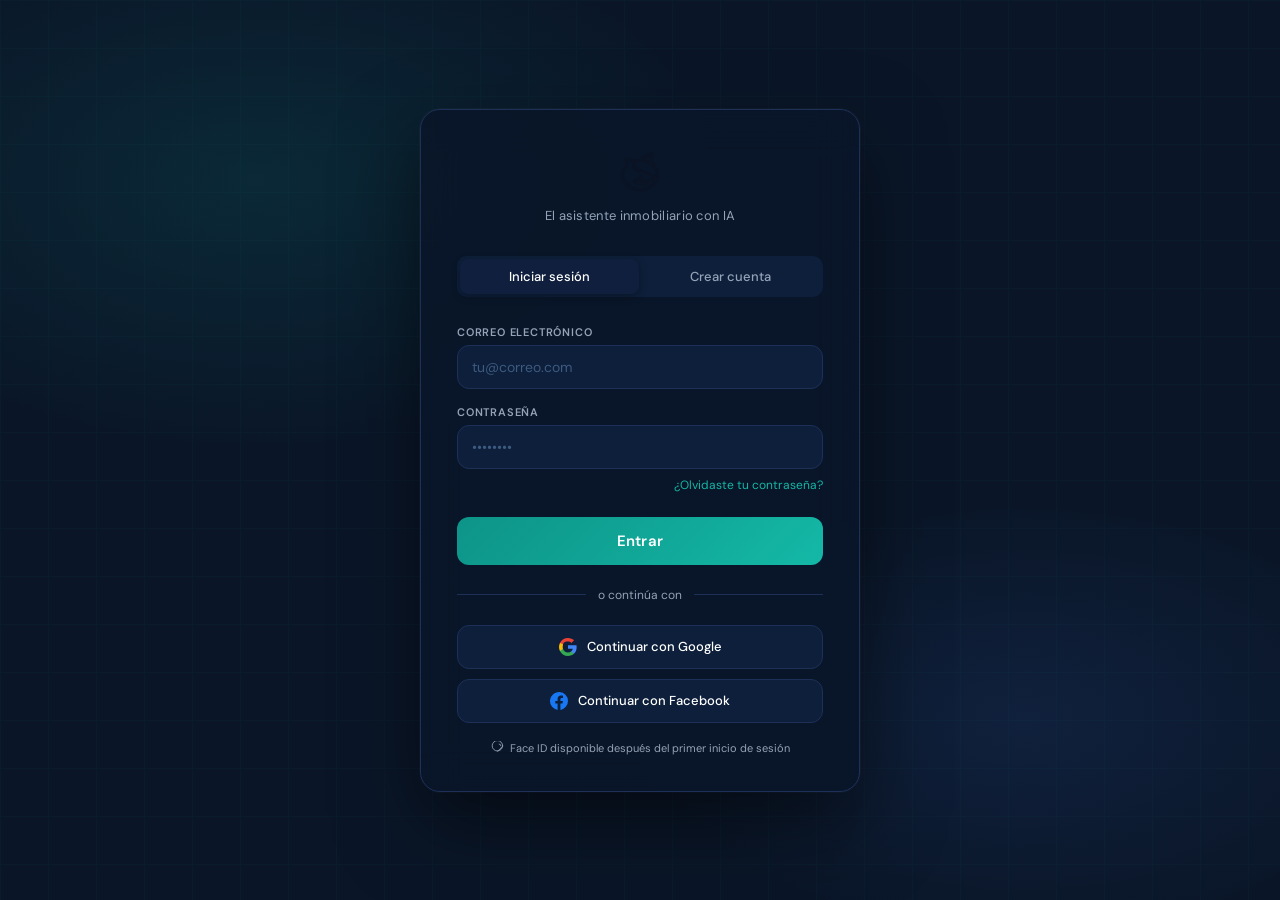
==== admin.html @ 0ece6ecc "Update admin.html" ====
<!DOCTYPE html>
<html lang="es">
<head>
<meta charset="UTF-8"/>
<meta name="viewport" content="width=device-width,initial-scale=1"/>
<title>Brokr Admin</title>
<style>
@import url('https://fonts.googleapis.com/css2?family=DM+Sans:wght@300;400;500;600;700&display=swap');
*{box-sizing:border-box;margin:0;padding:0}
:root{
  --navy:#0a1628;--navy2:#0f1f3d;--navy3:#162338;
  --teal:#0d9488;--teal2:#14b8a6;
  --white:#fff;--muted:#94a3b8;--border:#1e3058;
  --input-bg:#0d1f3a;--radius:10px;
  --free:#64748b;--modulos:#3b6fd4;--pro:#0d9488;--admin:#7c3aed;
  --danger:#ef4444;--warn:#f59e0b;
}
html,body{min-height:100%;background:var(--navy);font-family:'DM Sans',sans-serif;color:var(--white);font-size:14px}

/* Layout */
.app{display:flex;min-height:100vh}
.sidebar{width:220px;min-width:220px;background:var(--navy2);border-right:1px solid var(--border);padding:24px 16px;display:flex;flex-direction:column;gap:4px}
.sidebar .logo{display:flex;align-items:center;gap:10px;padding:0 8px 20px;border-bottom:1px solid var(--border);margin-bottom:8px}
.sidebar .logo img{height:28px}
.sidebar .logo span{font-weight:700;font-size:15px;letter-spacing:.5px}
.sidebar .logo small{font-size:10px;color:var(--teal2);font-weight:600;letter-spacing:1px;display:block;text-transform:uppercase}
.nav-btn{display:flex;align-items:center;gap:9px;padding:9px 12px;border:none;background:none;color:var(--muted);font-size:13px;font-weight:500;border-radius:8px;cursor:pointer;width:100%;text-align:left;transition:all .15s;font-family:inherit}
.nav-btn:hover{background:rgba(255,255,255,.05);color:var(--white)}
.nav-btn.active{background:rgba(13,148,136,.12);color:var(--teal2)}
.sidebar-foot{margin-top:auto;border-top:1px solid var(--border);padding-top:14px}

/* Main */
.main{flex:1;overflow:auto;padding:28px 32px}
.page{display:none}
.page.active{display:block}
.page-hdr{display:flex;align-items:center;justify-content:space-between;margin-bottom:24px;gap:12px;flex-wrap:wrap}
.page-hdr h1{font-size:20px;font-weight:700}
.page-hdr p{font-size:13px;color:var(--muted)}

/* Stats */
.stats{display:grid;grid-template-columns:repeat(auto-fill,minmax(160px,1fr));gap:12px;margin-bottom:28px}
.stat{background:var(--navy2);border:1px solid var(--border);border-radius:var(--radius);padding:16px 18px}
.stat .n{font-size:28px;font-weight:700;line-height:1}
.stat .l{font-size:11px;color:var(--muted);text-transform:uppercase;letter-spacing:.7px;margin-top:4px}
.stat.free .n{color:var(--free)}
.stat.mod .n{color:var(--modulos)}
.stat.pro .n{color:var(--pro)}
.stat.admin .n{color:var(--admin)}

/* Table */
.table-wrap{background:var(--navy2);border:1px solid var(--border);border-radius:var(--radius);overflow:hidden}
.table-top{display:flex;align-items:center;gap:12px;padding:14px 16px;border-bottom:1px solid var(--border);flex-wrap:wrap}
.search-box{flex:1;min-width:180px;display:flex;align-items:center;gap:8px;background:var(--input-bg);border:1px solid var(--border);border-radius:8px;padding:0 12px}
.search-box input{flex:1;background:none;border:none;outline:none;color:var(--white);font-size:13px;padding:8px 0;font-family:inherit}
.search-box input::placeholder{color:#3d5a80}
.filter-sel{background:var(--input-bg);border:1px solid var(--border);border-radius:8px;color:var(--white);padding:8px 10px;font-size:12px;outline:none;font-family:inherit;cursor:pointer}
table{width:100%;border-collapse:collapse}
th{text-align:left;font-size:10px;font-weight:700;color:var(--muted);text-transform:uppercase;letter-spacing:.8px;padding:10px 16px;border-bottom:1px solid var(--border);white-space:nowrap}
td{padding:12px 16px;border-bottom:1px solid rgba(30,48,88,.5);vertical-align:middle}
tr:last-child td{border-bottom:none}
tr:hover td{background:rgba(255,255,255,.02)}
.u-name{font-weight:600;font-size:14px}
.u-email{font-size:12px;color:var(--muted)}
.badge{display:inline-flex;align-items:center;gap:4px;padding:3px 9px;border-radius:20px;font-size:11px;font-weight:700;letter-spacing:.4px;text-transform:uppercase}
.badge.free{background:rgba(100,116,139,.15);color:#94a3b8}
.badge.modulos{background:rgba(59,111,212,.15);color:#7da3f0}
.badge.pro{background:rgba(13,148,136,.15);color:#5eead4}
.badge.admin{background:rgba(124,58,237,.15);color:#c4b5fd}
.badge.activo{background:rgba(16,185,129,.1);color:#6ee7b7}
.badge.inactivo{background:rgba(239,68,68,.1);color:#fca5a5}
.action-btn{background:none;border:1px solid var(--border);color:var(--muted);padding:5px 10px;border-radius:6px;font-size:12px;cursor:pointer;font-family:inherit;transition:all .15s}
.action-btn:hover{border-color:var(--teal);color:var(--teal2);background:rgba(13,148,136,.05)}
.mod-tags{display:flex;flex-wrap:wrap;gap:4px}
.mod-tag{background:rgba(59,111,212,.1);color:#93c5fd;padding:2px 7px;border-radius:4px;font-size:10px;font-weight:600}

/* Modal */
.overlay{display:none;position:fixed;inset:0;background:rgba(0,0,0,.7);z-index:100;align-items:center;justify-content:center;padding:16px}
.overlay.open{display:flex}
.modal{background:var(--navy2);border:1px solid var(--border);border-radius:16px;padding:28px;width:100%;max-width:520px;max-height:90vh;overflow-y:auto;box-shadow:0 32px 80px rgba(0,0,0,.6);animation:modalIn .25s ease}
@keyframes modalIn{from{opacity:0;transform:scale(.96)}to{opacity:1;transform:none}}
.modal h2{font-size:16px;font-weight:700;margin-bottom:4px}
.modal .sub{font-size:12px;color:var(--muted);margin-bottom:22px}
.mfield{margin-bottom:14px}
.mfield label{display:block;font-size:11px;font-weight:600;color:var(--muted);text-transform:uppercase;letter-spacing:.7px;margin-bottom:5px}
.mfield select,.mfield input,.mfield textarea{width:100%;background:var(--input-bg);border:1px solid var(--border);border-radius:8px;color:var(--white);padding:9px 12px;font-size:13px;font-family:inherit;outline:none}
.mfield select:focus,.mfield input:focus,.mfield textarea:focus{border-color:var(--teal)}
.mfield textarea{resize:vertical;min-height:70px}
.modules-grid{display:grid;grid-template-columns:1fr 1fr;gap:8px}
.mod-check{display:flex;align-items:center;gap:8px;padding:8px 10px;background:var(--navy3);border:1px solid var(--border);border-radius:8px;cursor:pointer;transition:border-color .15s}
.mod-check:hover{border-color:var(--teal)}
.mod-check input{accent-color:var(--teal);width:15px;height:15px;cursor:pointer}
.mod-check span{font-size:12px;font-weight:500}
.modal-foot{display:flex;gap:10px;justify-content:flex-end;margin-top:20px;padding-top:16px;border-top:1px solid var(--border)}
.btn-cancel{background:none;border:1px solid var(--border);color:var(--muted);padding:9px 18px;border-radius:8px;font-size:13px;cursor:pointer;font-family:inherit}
.btn-cancel:hover{border-color:var(--white);color:var(--white)}
.btn-save{background:linear-gradient(135deg,var(--teal),var(--teal2));border:none;color:var(--white);padding:9px 22px;border-radius:8px;font-size:13px;font-weight:600;cursor:pointer;font-family:inherit}
.btn-save:disabled{opacity:.5;cursor:not-allowed}
.btn-danger{background:rgba(239,68,68,.1);border:1px solid rgba(239,68,68,.3);color:#fca5a5;padding:9px 16px;border-radius:8px;font-size:13px;cursor:pointer;font-family:inherit}
.toggle-row{display:flex;align-items:center;justify-content:space-between;padding:10px 0}
.toggle-label{font-size:13px;font-weight:500}
.toggle-sub{font-size:11px;color:var(--muted)}
.toggle{position:relative;width:44px;height:24px;flex-shrink:0}
.toggle input{opacity:0;width:0;height:0}
.toggle-slider{position:absolute;inset:0;background:#1e3058;border-radius:24px;cursor:pointer;transition:.2s}
.toggle-slider:before{content:'';position:absolute;width:18px;height:18px;left:3px;top:3px;background:white;border-radius:50%;transition:.2s}
.toggle input:checked + .toggle-slider{background:var(--teal)}
.toggle input:checked + .toggle-slider:before{transform:translateX(20px)}

/* Empty state */
.empty{text-align:center;padding:48px 24px;color:var(--muted)}
.empty svg{opacity:.3;margin-bottom:12px}
.empty p{font-size:13px}

/* Loading */
.loading{text-align:center;padding:40px;color:var(--muted)}
.spin{display:inline-block;width:20px;height:20px;border:2px solid rgba(255,255,255,.2);border-top-color:var(--teal);border-radius:50%;animation:spin .7s linear infinite}
@keyframes spin{to{transform:rotate(360deg)}}

@media(max-width:768px){
  .sidebar{display:none}
  .main{padding:16px}
}
</style>
</head>
<body>
<div class="app">

  <!-- Sidebar -->
  <aside class="sidebar">
    <div class="logo">
      <img src="icon-192.png" alt="Brokr"/>
      <div>
        <span>Brokr</span>
        <small>Admin</small>
      </div>
    </div>
    <button class="nav-btn active" onclick="showPage('usuarios')">
      <svg width="15" height="15" fill="none" viewBox="0 0 24 24" stroke="currentColor" stroke-width="2"><path stroke-linecap="round" stroke-linejoin="round" d="M17 20h5v-2a3 3 0 00-5.356-1.857M17 20H7m10 0v-2c0-.656-.126-1.283-.356-1.857M7 20H2v-2a3 3 0 015.356-1.857M7 20v-2c0-.656.126-1.283.356-1.857m0 0a5.002 5.002 0 019.288 0"/></svg>
      Usuarios
    </button>
    <div class="sidebar-foot">
      <button class="nav-btn" onclick="logout()" style="color:#ef4444">
        <svg width="15" height="15" fill="none" viewBox="0 0 24 24" stroke="currentColor" stroke-width="2"><path stroke-linecap="round" stroke-linejoin="round" d="M17 16l4-4m0 0l-4-4m4 4H7m6 4v1a3 3 0 01-3 3H6a3 3 0 01-3-3V7a3 3 0 013-3h4a3 3 0 013 3v1"/></svg>
        Cerrar sesión
      </button>
    </div>
  </aside>

  <!-- Main -->
  <main class="main">

    <!-- USUARIOS PAGE -->
    <div class="page active" id="page-usuarios">
      <div class="page-hdr">
        <div>
          <h1>Usuarios</h1>
          <p>Gestiona planes, módulos y accesos</p>
        </div>
      </div>

      <!-- Stats -->
      <div class="stats" id="stats-grid">
        <div class="stat free"><div class="n" id="cnt-free">—</div><div class="l">Free</div></div>
        <div class="stat mod"><div class="n" id="cnt-mod">—</div><div class="l">Módulos</div></div>
        <div class="stat pro"><div class="n" id="cnt-pro">—</div><div class="l">Pro</div></div>
        <div class="stat admin"><div class="n" id="cnt-admin">—</div><div class="l">Admin</div></div>
      </div>

      <div class="table-wrap">
        <div class="table-top">
          <div class="search-box">
            <svg width="14" height="14" fill="none" viewBox="0 0 24 24" stroke="currentColor" stroke-width="2"><circle cx="11" cy="11" r="8"/><path d="m21 21-4.35-4.35"/></svg>
            <input type="text" id="search-input" placeholder="Buscar por nombre o correo…" oninput="renderTable()"/>
          </div>
          <select class="filter-sel" id="filter-plan" onchange="renderTable()">
            <option value="">Todos los planes</option>
            <option value="free">Free</option>
            <option value="modulos">Módulos</option>
            <option value="pro">Pro</option>
            <option value="admin">Admin</option>
          </select>
        </div>
        <div id="table-container"><div class="loading"><span class="spin"></span></div></div>
      </div>
    </div>

  </main>
</div>

<!-- EDIT USER MODAL -->
<div class="overlay" id="modal-overlay" onclick="if(event.target===this)closeModal()">
  <div class="modal" id="modal-edit">
    <h2 id="modal-title">Editar usuario</h2>
    <div class="sub" id="modal-sub"></div>

    <div class="mfield">
      <label>Plan</label>
      <select id="m-plan" onchange="onPlanChange()">
        <option value="free">Free</option>
        <option value="modulos">Módulos (à la carte)</option>
        <option value="pro">Pro (todos los módulos)</option>
        <option value="admin">Admin</option>
      </select>
    </div>

    <div class="mfield" id="mfield-modulos">
      <label>Módulos activos</label>
      <div class="modules-grid" id="modules-grid"></div>
    </div>

    <div class="toggle-row">
      <div>
        <div class="toggle-label">Exento de pago</div>
        <div class="toggle-sub">El usuario no paga suscripción</div>
      </div>
      <label class="toggle">
        <input type="checkbox" id="m-exento"/>
        <span class="toggle-slider"></span>
      </label>
    </div>

    <div class="toggle-row">
      <div>
        <div class="toggle-label">Cuenta activa</div>
        <div class="toggle-sub">Desactivar bloquea el acceso</div>
      </div>
      <label class="toggle">
        <input type="checkbox" id="m-activo" checked/>
        <span class="toggle-slider"></span>
      </label>
    </div>

    <div class="mfield" style="margin-top:12px">
      <label>Notas internas</label>
      <textarea id="m-notas" placeholder="Ej. Vendedor Grupo Navarro, sin costo…"></textarea>
    </div>

    <div class="modal-foot">
      <button class="btn-cancel" onclick="closeModal()">Cancelar</button>
      <button class="btn-save" id="btn-save-modal" onclick="saveUser()">Guardar cambios</button>
    </div>
  </div>
</div>

<script>
const SB_URL = 'https://urtgysmtnvoqaljuhntz.supabase.co';
const SB_KEY = 'sb_publishable_EVGLfmHVorBpQQWAh-vypA_hANNk_-i';

const ALL_MODULES = [
  {id:'chat',        label:'Chat con IA'},
  {id:'ficha-manual',label:'Fichas manuales'},
  {id:'ficha',       label:'Fichas EasyBroker'},
  {id:'contratos',   label:'Contratos'},
  {id:'avm',         label:'Opinión de valor'},
  {id:'isr',         label:'Calculadora ISR'},
  {id:'props',        label:'Mis propiedades'},
];

let allUsers = [];
let editingUser = null;
let token = '';

// ── AUTH CHECK ──
async function init(){
  token = sessionStorage.getItem('sb_token') || localStorage.getItem('sb_token') || '';
  if(!token){ window.location.href = 'login.html'; return; }

  // Verify admin
  const r = await sbFetch(`usuarios?id=eq.${getUser().id}&select=plan`);
  if(!r.length || r[0].plan !== 'admin'){
    alert('No tienes permisos de administrador.');
    window.location.href = 'login.html';
    return;
  }
  loadUsers();
}

function getUser(){ return JSON.parse(sessionStorage.getItem('sb_user') || localStorage.getItem('sb_user') || '{}'); }

async function sbFetch(path, method='GET', body=null){
  const opts = {
    method,
    headers:{
      'apikey': SB_KEY,
      'Authorization': `Bearer ${token}`,
      'Content-Type': 'application/json',
      'Prefer': 'return=representation',
    }
  };
  if(body) opts.body = JSON.stringify(body);
  const r = await fetch(`${SB_URL}/rest/v1/${path}`, opts);
  const txt = await r.text();
  return txt ? JSON.parse(txt) : [];
}

async function loadUsers(){
  try{
    // Admin can see all users via the view or direct query
    allUsers = await sbFetch('usuarios?order=created_at.desc&limit=500');
    updateStats();
    renderTable();
  } catch(e){ console.error(e); }
}

function updateStats(){
  const counts = {free:0, modulos:0, pro:0, admin:0};
  allUsers.forEach(u => { if(counts[u.plan]!==undefined) counts[u.plan]++; });
  document.getElementById('cnt-free').textContent  = counts.free;
  document.getElementById('cnt-mod').textContent   = counts.modulos;
  document.getElementById('cnt-pro').textContent   = counts.pro;
  document.getElementById('cnt-admin').textContent = counts.admin;
}

function renderTable(){
  const q    = document.getElementById('search-input').value.toLowerCase();
  const plan = document.getElementById('filter-plan').value;
  const filtered = allUsers.filter(u => {
    const matchQ    = !q || (u.nombre+u.email+'').toLowerCase().includes(q);
    const matchPlan = !plan || u.plan === plan;
    return matchQ && matchPlan;
  });

  const container = document.getElementById('table-container');
  if(!filtered.length){
    container.innerHTML = `<div class="empty"><svg width="40" height="40" fill="none" viewBox="0 0 24 24" stroke="currentColor"><path stroke-linecap="round" stroke-linejoin="round" stroke-width="1.5" d="M17 20h5v-2a3 3 0 00-5.356-1.857M17 20H7m10 0v-2c0-.656-.126-1.283-.356-1.857M7 20H2v-2a3 3 0 015.356-1.857M7 20v-2c0-.656.126-1.283.356-1.857m0 0a5.002 5.002 0 019.288 0"/></svg><p>No hay usuarios que coincidan.</p></div>`;
    return;
  }

  container.innerHTML = `
    <table>
      <thead>
        <tr>
          <th>Usuario</th>
          <th>Plan</th>
          <th>Módulos</th>
          <th>Estado</th>
          <th>Exento</th>
          <th>Registro</th>
          <th></th>
        </tr>
      </thead>
      <tbody>
        ${filtered.map(u => `
          <tr>
            <td>
              <div class="u-name">${u.nombre || '—'}</div>
              <div class="u-email">${u.email}</div>
              ${u.telefono ? `<div class="u-email">${u.telefono}</div>` : ''}
            </td>
            <td><span class="badge ${u.plan}">${planLabel(u.plan)}</span></td>
            <td>
              <div class="mod-tags">
                ${(u.modulos||[]).map(m => `<span class="mod-tag">${modLabel(m)}</span>`).join('')}
              </div>
            </td>
            <td><span class="badge ${u.activo?'activo':'inactivo'}">${u.activo?'Activo':'Inactivo'}</span></td>
            <td style="text-align:center">${u.exento ? '✓' : '—'}</td>
            <td style="font-size:11px;color:var(--muted)">${fmtDate(u.created_at)}</td>
            <td><button class="action-btn" onclick='openEdit(${JSON.stringify(u)})'>Editar</button></td>
          </tr>
        `).join('')}
      </tbody>
    </table>`;
}

function planLabel(p){ return {free:'Free',modulos:'Módulos',pro:'Pro',admin:'Admin'}[p]||p; }
function modLabel(m){  return {chat:'Chat','ficha-manual':'F.Manual',ficha:'F.EB',contratos:'Contratos',avm:'AVM',isr:'ISR',props:'Mis Prop.'}[m]||m; }
function fmtDate(d){ if(!d) return '—'; return new Date(d).toLocaleDateString('es-MX',{day:'2-digit',month:'short',year:'2-digit'}); }

function openEdit(user){
  editingUser = user;
  document.getElementById('modal-title').textContent = user.nombre || user.email;
  document.getElementById('modal-sub').textContent = user.email;
  document.getElementById('m-plan').value = user.plan || 'free';
  document.getElementById('m-exento').checked = !!user.exento;
  document.getElementById('m-activo').checked = user.activo !== false;
  document.getElementById('m-notas').value = user.notas || '';
  buildModulesGrid(user.modulos || []);
  onPlanChange();
  document.getElementById('modal-overlay').classList.add('open');
}

function buildModulesGrid(active){
  const grid = document.getElementById('modules-grid');
  grid.innerHTML = ALL_MODULES.map(m => `
    <label class="mod-check">
      <input type="checkbox" value="${m.id}" ${active.includes(m.id) ? 'checked' : ''}/>
      <span>${m.label}</span>
    </label>
  `).join('');
}

function onPlanChange(){
  const plan = document.getElementById('m-plan').value;
  const modField = document.getElementById('mfield-modulos');

  if(plan === 'pro' || plan === 'admin'){
    // All modules — hide individual selection
    modField.style.display = 'none';
    // Check all
    document.querySelectorAll('#modules-grid input').forEach(cb => cb.checked = true);
  } else if(plan === 'free'){
    modField.style.display = 'block';
    // Uncheck all except ficha-manual
    document.querySelectorAll('#modules-grid input').forEach(cb => {
      cb.checked = cb.value === 'ficha-manual';
    });
  } else {
    modField.style.display = 'block';
  }
}

function getSelectedModules(){
  return Array.from(document.querySelectorAll('#modules-grid input:checked')).map(cb => cb.value);
}

async function saveUser(){
  if(!editingUser) return;
  const btn = document.getElementById('btn-save-modal');
  btn.disabled = true; btn.textContent = 'Guardando…';

  const plan    = document.getElementById('m-plan').value;
  const exento  = document.getElementById('m-exento').checked;
  const activo  = document.getElementById('m-activo').checked;
  const notas   = document.getElementById('m-notas').value.trim();
  let modulos   = getSelectedModules();
  if(plan === 'free'){
  modulos = ['ficha-manual'];
}

  // Pro/Admin get all modules
  if(plan === 'pro' || plan === 'admin'){
    modulos = ALL_MODULES.map(m => m.id);
  }

  try{
    await sbFetch(`usuarios?id=eq.${editingUser.id}`, 'PATCH', {
      plan, modulos, exento, activo, notas,
      updated_at: new Date().toISOString()
    });
    closeModal();
    await loadUsers();
  } catch(e){
    alert('Error guardando: ' + e.message);
  } finally {
    btn.disabled = false; btn.textContent = 'Guardar cambios';
  }
}

function closeModal(){
  document.getElementById('modal-overlay').classList.remove('open');
  editingUser = null;
}

function showPage(name){
  document.querySelectorAll('.page').forEach(p => p.classList.remove('active'));
  document.querySelectorAll('.nav-btn').forEach(b => b.classList.remove('active'));
  document.getElementById(`page-${name}`).classList.add('active');
  event.currentTarget.classList.add('active');
}

function logout(){
  sessionStorage.clear(); localStorage.clear();
  window.location.href = 'login.html';
}

init();
</script>
</body>
</html>
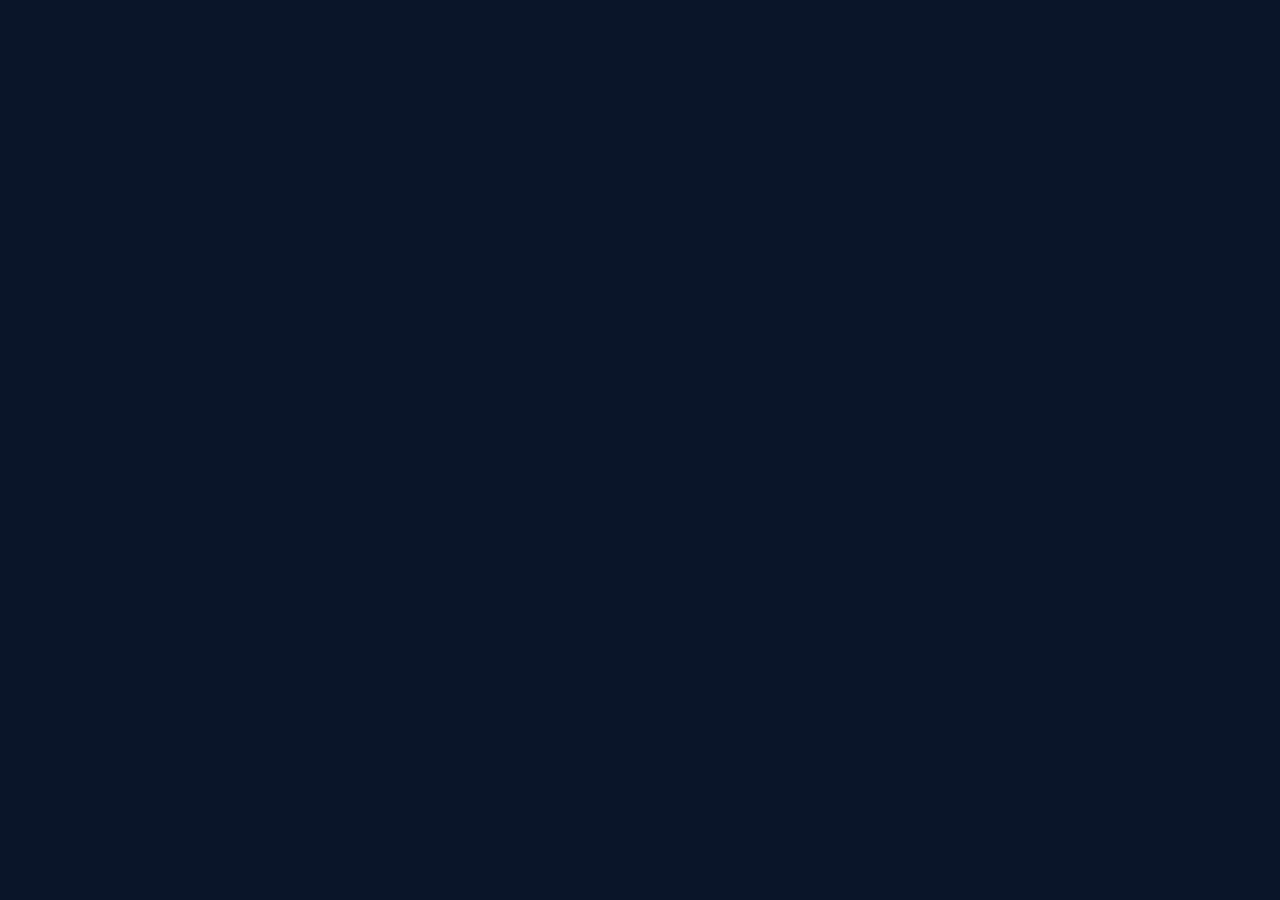
==== commit dc72ab3c: "Add files via upload" ====
--- a/admin.html
+++ b/admin.html
@@ -2,469 +2,722 @@
 <html lang="es">
 <head>
 <meta charset="UTF-8"/>
-<meta name="viewport" content="width=device-width,initial-scale=1"/>
-<title>Brokr Admin</title>
+<meta name="viewport" content="width=device-width,initial-scale=1,viewport-fit=cover"/>
+<meta name="apple-mobile-web-app-capable" content="yes"/>
+<meta name="apple-mobile-web-app-status-bar-style" content="default"/>
+<title>Admin · Brokr</title>
+<link rel="icon" href="favicon.png"/>
+<link rel="preconnect" href="https://fonts.googleapis.com"/>
+<link rel="preconnect" href="https://fonts.gstatic.com" crossorigin/>
+<link href="https://fonts.googleapis.com/css2?family=Poppins:wght@300;400;500;600;700;800&display=swap" rel="stylesheet"/>
 <style>
-@import url('https://fonts.googleapis.com/css2?family=DM+Sans:wght@300;400;500;600;700&display=swap');
-*{box-sizing:border-box;margin:0;padding:0}
-:root{
-  --navy:#0a1628;--navy2:#0f1f3d;--navy3:#162338;
-  --teal:#0d9488;--teal2:#14b8a6;
-  --white:#fff;--muted:#94a3b8;--border:#1e3058;
-  --input-bg:#0d1f3a;--radius:10px;
-  --free:#64748b;--modulos:#3b6fd4;--pro:#0d9488;--admin:#7c3aed;
-  --danger:#ef4444;--warn:#f59e0b;
-}
-html,body{min-height:100%;background:var(--navy);font-family:'DM Sans',sans-serif;color:var(--white);font-size:14px}
-
-/* Layout */
-.app{display:flex;min-height:100vh}
-.sidebar{width:220px;min-width:220px;background:var(--navy2);border-right:1px solid var(--border);padding:24px 16px;display:flex;flex-direction:column;gap:4px}
-.sidebar .logo{display:flex;align-items:center;gap:10px;padding:0 8px 20px;border-bottom:1px solid var(--border);margin-bottom:8px}
-.sidebar .logo img{height:28px}
-.sidebar .logo span{font-weight:700;font-size:15px;letter-spacing:.5px}
-.sidebar .logo small{font-size:10px;color:var(--teal2);font-weight:600;letter-spacing:1px;display:block;text-transform:uppercase}
-.nav-btn{display:flex;align-items:center;gap:9px;padding:9px 12px;border:none;background:none;color:var(--muted);font-size:13px;font-weight:500;border-radius:8px;cursor:pointer;width:100%;text-align:left;transition:all .15s;font-family:inherit}
-.nav-btn:hover{background:rgba(255,255,255,.05);color:var(--white)}
-.nav-btn.active{background:rgba(13,148,136,.12);color:var(--teal2)}
-.sidebar-foot{margin-top:auto;border-top:1px solid var(--border);padding-top:14px}
-
-/* Main */
-.main{flex:1;overflow:auto;padding:28px 32px}
-.page{display:none}
-.page.active{display:block}
-.page-hdr{display:flex;align-items:center;justify-content:space-between;margin-bottom:24px;gap:12px;flex-wrap:wrap}
-.page-hdr h1{font-size:20px;font-weight:700}
-.page-hdr p{font-size:13px;color:var(--muted)}
-
-/* Stats */
-.stats{display:grid;grid-template-columns:repeat(auto-fill,minmax(160px,1fr));gap:12px;margin-bottom:28px}
-.stat{background:var(--navy2);border:1px solid var(--border);border-radius:var(--radius);padding:16px 18px}
-.stat .n{font-size:28px;font-weight:700;line-height:1}
-.stat .l{font-size:11px;color:var(--muted);text-transform:uppercase;letter-spacing:.7px;margin-top:4px}
-.stat.free .n{color:var(--free)}
-.stat.mod .n{color:var(--modulos)}
-.stat.pro .n{color:var(--pro)}
-.stat.admin .n{color:var(--admin)}
-
-/* Table */
-.table-wrap{background:var(--navy2);border:1px solid var(--border);border-radius:var(--radius);overflow:hidden}
-.table-top{display:flex;align-items:center;gap:12px;padding:14px 16px;border-bottom:1px solid var(--border);flex-wrap:wrap}
-.search-box{flex:1;min-width:180px;display:flex;align-items:center;gap:8px;background:var(--input-bg);border:1px solid var(--border);border-radius:8px;padding:0 12px}
-.search-box input{flex:1;background:none;border:none;outline:none;color:var(--white);font-size:13px;padding:8px 0;font-family:inherit}
-.search-box input::placeholder{color:#3d5a80}
-.filter-sel{background:var(--input-bg);border:1px solid var(--border);border-radius:8px;color:var(--white);padding:8px 10px;font-size:12px;outline:none;font-family:inherit;cursor:pointer}
-table{width:100%;border-collapse:collapse}
-th{text-align:left;font-size:10px;font-weight:700;color:var(--muted);text-transform:uppercase;letter-spacing:.8px;padding:10px 16px;border-bottom:1px solid var(--border);white-space:nowrap}
-td{padding:12px 16px;border-bottom:1px solid rgba(30,48,88,.5);vertical-align:middle}
-tr:last-child td{border-bottom:none}
-tr:hover td{background:rgba(255,255,255,.02)}
-.u-name{font-weight:600;font-size:14px}
-.u-email{font-size:12px;color:var(--muted)}
-.badge{display:inline-flex;align-items:center;gap:4px;padding:3px 9px;border-radius:20px;font-size:11px;font-weight:700;letter-spacing:.4px;text-transform:uppercase}
-.badge.free{background:rgba(100,116,139,.15);color:#94a3b8}
-.badge.modulos{background:rgba(59,111,212,.15);color:#7da3f0}
-.badge.pro{background:rgba(13,148,136,.15);color:#5eead4}
-.badge.admin{background:rgba(124,58,237,.15);color:#c4b5fd}
-.badge.activo{background:rgba(16,185,129,.1);color:#6ee7b7}
-.badge.inactivo{background:rgba(239,68,68,.1);color:#fca5a5}
-.action-btn{background:none;border:1px solid var(--border);color:var(--muted);padding:5px 10px;border-radius:6px;font-size:12px;cursor:pointer;font-family:inherit;transition:all .15s}
-.action-btn:hover{border-color:var(--teal);color:var(--teal2);background:rgba(13,148,136,.05)}
-.mod-tags{display:flex;flex-wrap:wrap;gap:4px}
-.mod-tag{background:rgba(59,111,212,.1);color:#93c5fd;padding:2px 7px;border-radius:4px;font-size:10px;font-weight:600}
-
-/* Modal */
-.overlay{display:none;position:fixed;inset:0;background:rgba(0,0,0,.7);z-index:100;align-items:center;justify-content:center;padding:16px}
-.overlay.open{display:flex}
-.modal{background:var(--navy2);border:1px solid var(--border);border-radius:16px;padding:28px;width:100%;max-width:520px;max-height:90vh;overflow-y:auto;box-shadow:0 32px 80px rgba(0,0,0,.6);animation:modalIn .25s ease}
-@keyframes modalIn{from{opacity:0;transform:scale(.96)}to{opacity:1;transform:none}}
-.modal h2{font-size:16px;font-weight:700;margin-bottom:4px}
-.modal .sub{font-size:12px;color:var(--muted);margin-bottom:22px}
-.mfield{margin-bottom:14px}
-.mfield label{display:block;font-size:11px;font-weight:600;color:var(--muted);text-transform:uppercase;letter-spacing:.7px;margin-bottom:5px}
-.mfield select,.mfield input,.mfield textarea{width:100%;background:var(--input-bg);border:1px solid var(--border);border-radius:8px;color:var(--white);padding:9px 12px;font-size:13px;font-family:inherit;outline:none}
-.mfield select:focus,.mfield input:focus,.mfield textarea:focus{border-color:var(--teal)}
-.mfield textarea{resize:vertical;min-height:70px}
-.modules-grid{display:grid;grid-template-columns:1fr 1fr;gap:8px}
-.mod-check{display:flex;align-items:center;gap:8px;padding:8px 10px;background:var(--navy3);border:1px solid var(--border);border-radius:8px;cursor:pointer;transition:border-color .15s}
-.mod-check:hover{border-color:var(--teal)}
-.mod-check input{accent-color:var(--teal);width:15px;height:15px;cursor:pointer}
-.mod-check span{font-size:12px;font-weight:500}
-.modal-foot{display:flex;gap:10px;justify-content:flex-end;margin-top:20px;padding-top:16px;border-top:1px solid var(--border)}
-.btn-cancel{background:none;border:1px solid var(--border);color:var(--muted);padding:9px 18px;border-radius:8px;font-size:13px;cursor:pointer;font-family:inherit}
-.btn-cancel:hover{border-color:var(--white);color:var(--white)}
-.btn-save{background:linear-gradient(135deg,var(--teal),var(--teal2));border:none;color:var(--white);padding:9px 22px;border-radius:8px;font-size:13px;font-weight:600;cursor:pointer;font-family:inherit}
-.btn-save:disabled{opacity:.5;cursor:not-allowed}
-.btn-danger{background:rgba(239,68,68,.1);border:1px solid rgba(239,68,68,.3);color:#fca5a5;padding:9px 16px;border-radius:8px;font-size:13px;cursor:pointer;font-family:inherit}
-.toggle-row{display:flex;align-items:center;justify-content:space-between;padding:10px 0}
-.toggle-label{font-size:13px;font-weight:500}
-.toggle-sub{font-size:11px;color:var(--muted)}
-.toggle{position:relative;width:44px;height:24px;flex-shrink:0}
-.toggle input{opacity:0;width:0;height:0}
-.toggle-slider{position:absolute;inset:0;background:#1e3058;border-radius:24px;cursor:pointer;transition:.2s}
-.toggle-slider:before{content:'';position:absolute;width:18px;height:18px;left:3px;top:3px;background:white;border-radius:50%;transition:.2s}
-.toggle input:checked + .toggle-slider{background:var(--teal)}
-.toggle input:checked + .toggle-slider:before{transform:translateX(20px)}
-
-/* Empty state */
-.empty{text-align:center;padding:48px 24px;color:var(--muted)}
-.empty svg{opacity:.3;margin-bottom:12px}
-.empty p{font-size:13px}
-
-/* Loading */
-.loading{text-align:center;padding:40px;color:var(--muted)}
-.spin{display:inline-block;width:20px;height:20px;border:2px solid rgba(255,255,255,.2);border-top-color:var(--teal);border-radius:50%;animation:spin .7s linear infinite}
-@keyframes spin{to{transform:rotate(360deg)}}
-
-@media(max-width:768px){
-  .sidebar{display:none}
-  .main{padding:16px}
+:root {
+  --navy:       #0f1829;
+  --navy-mid:   #162035;
+  --navy-light: #1e2d47;
+  --teal:       #2a9db5;
+  --teal-dark:  #1a7a8f;
+  --white:      #ffffff;
+  --gray-100:   #f5f6f8;
+  --gray-200:   #e8eaee;
+  --gray-400:   #9aa0ad;
+  --gray-600:   #5a6070;
+  --text:       #1a2035;
+  --screen-bg:  #f0f2f7;
+  --safe-top: env(safe-area-inset-top, 0px);
+  --red: #ef4444;
+  --green: #10b981;
+  --amber: #f59e0b;
+}
+@supports (-webkit-touch-callout: none) {
+  @media (display-mode: standalone) {
+    :root { --safe-top: max(env(safe-area-inset-top, 0px), 44px); }
+  }
+}
+* { margin:0; padding:0; box-sizing:border-box; -webkit-tap-highlight-color:transparent; }
+html, body {
+  font-family: 'Poppins', sans-serif;
+  background: var(--screen-bg);
+  color: var(--text);
+  min-height: 100%;
+}
+
+/* ══ TOPBAR ══ */
+.admin-topbar {
+  background: var(--navy);
+  padding: calc(var(--safe-top) + 14px) 20px 16px;
+  display: flex; align-items: center; gap: 14px;
+  position: sticky; top: 0; z-index: 100;
+}
+.back-btn {
+  width: 38px; height: 38px; border-radius: 13px;
+  background: rgba(255,255,255,0.1);
+  border: 1px solid rgba(255,255,255,0.15);
+  color: white; font-size: 20px;
+  display: flex; align-items: center; justify-content: center;
+  cursor: pointer; flex-shrink: 0; text-decoration: none;
+  transition: background 0.15s;
+}
+.back-btn:active { background: rgba(255,255,255,0.2); }
+.topbar-title { font-size: 17px; font-weight: 800; color: white; flex: 1; }
+.topbar-badge {
+  background: rgba(239,68,68,0.25);
+  border: 1px solid rgba(239,68,68,0.4);
+  color: #fca5a5; font-size: 10px; font-weight: 700;
+  padding: 3px 10px; border-radius: 20px;
+  text-transform: uppercase; letter-spacing: 0.5px;
+}
+
+/* ══ STATS HEADER ══ */
+.stats-strip {
+  background: var(--navy-mid);
+  padding: 14px 20px 18px;
+  display: grid; grid-template-columns: repeat(3, 1fr); gap: 10px;
+}
+.stat-box {
+  background: rgba(255,255,255,0.07);
+  border: 1px solid rgba(255,255,255,0.1);
+  border-radius: 14px; padding: 10px 12px;
+  text-align: center;
+}
+.stat-box .v { font-size: 22px; font-weight: 800; color: white; }
+.stat-box .l { font-size: 10px; color: rgba(255,255,255,0.45); margin-top: 2px; font-weight: 500; }
+.stat-box.accent .v { color: var(--teal); }
+.stat-box.warn .v { color: #fbbf24; }
+
+/* ══ SEARCH & FILTER ══ */
+.controls-bar {
+  padding: 16px 16px 8px;
+  display: flex; flex-direction: column; gap: 10px;
+}
+.search-input {
+  width: 100%; padding: 11px 16px 11px 40px;
+  background: white; border: 1.5px solid var(--gray-200);
+  border-radius: 14px; font-family: 'Poppins', sans-serif;
+  font-size: 14px; color: var(--text); outline: none;
+  transition: border-color 0.2s;
+  background-image: url("data:image/svg+xml,%3Csvg xmlns='http://www.w3.org/2000/svg' width='16' height='16' fill='none' viewBox='0 0 24 24' stroke='%239aa0ad' stroke-width='2'%3E%3Ccircle cx='11' cy='11' r='8'/%3E%3Cpath stroke-linecap='round' d='M21 21l-4.35-4.35'/%3E%3C/svg%3E");
+  background-repeat: no-repeat;
+  background-position: 14px center;
+}
+.search-input:focus { border-color: var(--teal); }
+.filter-row {
+  display: flex; gap: 6px; overflow-x: auto;
+  padding-bottom: 4px; scrollbar-width: none;
+}
+.filter-row::-webkit-scrollbar { display: none; }
+.filter-chip {
+  flex-shrink: 0;
+  padding: 6px 14px; border-radius: 20px;
+  font-size: 12px; font-weight: 600; cursor: pointer;
+  border: 1.5px solid var(--gray-200); background: white;
+  color: var(--gray-600); transition: all 0.15s;
+  white-space: nowrap;
+}
+.filter-chip.active {
+  background: var(--navy); border-color: var(--navy);
+  color: white;
+}
+
+/* ══ USER LIST ══ */
+.users-list {
+  padding: 4px 16px 100px;
+  display: flex; flex-direction: column; gap: 10px;
+}
+.user-card {
+  background: white; border-radius: 18px;
+  border: 1px solid rgba(0,0,0,0.06);
+  box-shadow: 0 2px 10px rgba(0,0,0,0.05);
+  overflow: hidden;
+  transition: box-shadow 0.15s;
+}
+.user-card-header {
+  padding: 14px 16px;
+  display: flex; align-items: center; gap: 12px;
+  cursor: pointer;
+}
+.user-avatar-sm {
+  width: 44px; height: 44px; border-radius: 14px;
+  background: linear-gradient(135deg, var(--teal), var(--teal-dark));
+  display: flex; align-items: center; justify-content: center;
+  font-size: 18px; font-weight: 800; color: white;
+  flex-shrink: 0;
+}
+.user-avatar-sm.inactive {
+  background: linear-gradient(135deg, #9aa0ad, #6b7280);
+}
+.user-info { flex: 1; min-width: 0; }
+.user-name {
+  font-size: 14px; font-weight: 700; color: var(--text);
+  white-space: nowrap; overflow: hidden; text-overflow: ellipsis;
+}
+.user-email {
+  font-size: 11px; color: var(--gray-400); margin-top: 1px;
+  white-space: nowrap; overflow: hidden; text-overflow: ellipsis;
+}
+.user-tags { display: flex; gap: 5px; margin-top: 5px; flex-wrap: wrap; }
+.tag {
+  font-size: 10px; font-weight: 700; padding: 2px 8px;
+  border-radius: 10px; text-transform: uppercase; letter-spacing: 0.3px;
+}
+.tag-admin    { background: rgba(239,68,68,0.12); color: #ef4444; }
+.tag-pro      { background: rgba(42,157,181,0.13); color: var(--teal); }
+.tag-modulos  { background: rgba(139,92,246,0.13); color: #8b5cf6; }
+.tag-free     { background: rgba(0,0,0,0.07); color: var(--gray-600); }
+.tag-inactive { background: rgba(239,68,68,0.08); color: #f87171; }
+.tag-active   { background: rgba(16,185,129,0.12); color: #10b981; }
+.expand-icon {
+  color: var(--gray-400); font-size: 16px;
+  transition: transform 0.2s; flex-shrink: 0;
+}
+.user-card.expanded .expand-icon { transform: rotate(90deg); }
+
+/* ══ USER EDIT PANEL ══ */
+.user-edit-panel {
+  display: none;
+  border-top: 1px solid rgba(0,0,0,0.06);
+  padding: 16px;
+  background: var(--gray-100);
+}
+.user-card.expanded .user-edit-panel { display: block; }
+
+.edit-section {
+  font-size: 10px; font-weight: 700; text-transform: uppercase;
+  letter-spacing: 0.8px; color: var(--teal);
+  margin: 14px 0 10px; padding-left: 2px;
+}
+.edit-section:first-child { margin-top: 0; }
+
+/* Plan selector */
+.plan-grid {
+  display: grid; grid-template-columns: repeat(2, 1fr); gap: 8px;
+  margin-bottom: 4px;
+}
+.plan-option {
+  padding: 10px 12px; border-radius: 12px;
+  border: 2px solid var(--gray-200); background: white;
+  cursor: pointer; transition: all 0.15s; text-align: center;
+}
+.plan-option.selected {
+  border-color: var(--teal); background: rgba(42,157,181,0.07);
+}
+.plan-option.selected-admin {
+  border-color: var(--red); background: rgba(239,68,68,0.07);
+}
+.plan-option-name {
+  font-size: 13px; font-weight: 700; color: var(--text);
+  display: block;
+}
+.plan-option-desc {
+  font-size: 10px; color: var(--gray-400); margin-top: 2px;
+}
+
+/* Module toggles */
+.mod-grid {
+  display: grid; grid-template-columns: repeat(2, 1fr); gap: 8px;
+}
+.mod-toggle-row {
+  display: flex; align-items: center; gap: 10px;
+  background: white; border-radius: 12px;
+  padding: 10px 12px;
+  border: 1.5px solid var(--gray-200);
+  transition: border-color 0.15s;
+}
+.mod-toggle-row.enabled { border-color: rgba(42,157,181,0.35); }
+.mod-toggle-row.locked { opacity: 0.45; pointer-events: none; }
+.mod-icon { font-size: 18px; flex-shrink: 0; }
+.mod-name-lbl { font-size: 12px; font-weight: 600; flex: 1; }
+.toggle-sw { position: relative; width: 36px; height: 20px; flex-shrink: 0; }
+.toggle-sw input { opacity: 0; width: 0; height: 0; }
+.toggle-track {
+  position: absolute; inset: 0; background: var(--gray-200);
+  border-radius: 10px; cursor: pointer; transition: background 0.2s;
+}
+.toggle-track::before {
+  content: ''; position: absolute;
+  width: 14px; height: 14px; background: white;
+  border-radius: 50%; left: 3px; top: 3px;
+  transition: transform 0.2s;
+  box-shadow: 0 1px 3px rgba(0,0,0,0.2);
+}
+.toggle-sw input:checked + .toggle-track { background: var(--teal); }
+.toggle-sw input:checked + .toggle-track::before { transform: translateX(16px); }
+
+/* Activate / Deactivate */
+.status-row {
+  display: flex; align-items: center; justify-content: space-between;
+  background: white; border-radius: 12px; padding: 12px 14px;
+  border: 1.5px solid var(--gray-200);
+}
+.status-label { font-size: 13px; font-weight: 600; }
+.status-toggle-btn {
+  padding: 6px 14px; border-radius: 20px; border: none;
+  font-size: 12px; font-weight: 700; font-family: 'Poppins', sans-serif;
+  cursor: pointer; transition: all 0.15s;
+}
+.btn-deactivate { background: rgba(239,68,68,0.1); color: #ef4444; }
+.btn-deactivate:hover { background: rgba(239,68,68,0.2); }
+.btn-activate { background: rgba(16,185,129,0.1); color: #10b981; }
+.btn-activate:hover { background: rgba(16,185,129,0.2); }
+
+/* Save button */
+.save-user-btn {
+  width: 100%; margin-top: 14px;
+  padding: 13px; border-radius: 14px; border: none;
+  background: var(--navy); color: white;
+  font-size: 14px; font-weight: 700; font-family: 'Poppins', sans-serif;
+  cursor: pointer; transition: opacity 0.15s;
+  display: flex; align-items: center; justify-content: center; gap: 8px;
+}
+.save-user-btn:active { opacity: 0.85; }
+.save-user-btn:disabled { opacity: 0.5; cursor: default; }
+
+/* ══ EMPTY / LOADING STATE ══ */
+.state-msg {
+  text-align: center; padding: 50px 20px;
+  color: var(--gray-400); font-size: 14px;
+}
+.state-msg .ico { font-size: 36px; margin-bottom: 10px; }
+
+/* ══ TOAST ══ */
+.admin-toast {
+  position: fixed; bottom: 30px; left: 50%;
+  transform: translateX(-50%) translateY(0);
+  background: var(--navy); color: white;
+  padding: 10px 22px; border-radius: 20px;
+  font-size: 13px; font-weight: 500; font-family: 'Poppins', sans-serif;
+  box-shadow: 0 4px 20px rgba(0,0,0,0.3);
+  z-index: 9999; opacity: 0;
+  transition: opacity 0.2s, transform 0.2s;
+  white-space: nowrap;
+}
+.admin-toast.show { opacity: 1; }
+
+/* ══ PLAN NOTE ══ */
+.plan-note {
+  font-size: 11px; color: var(--gray-400); margin-top: 8px;
+  padding: 8px 12px; background: white; border-radius: 10px;
+  line-height: 1.5;
 }
 </style>
 </head>
 <body>
-<div class="app">
-
-  <!-- Sidebar -->
-  <aside class="sidebar">
-    <div class="logo">
-      <img src="icon-192.png" alt="Brokr"/>
-      <div>
-        <span>Brokr</span>
-        <small>Admin</small>
+
+<!-- TOPBAR -->
+<div class="admin-topbar">
+  <a class="back-btn" onclick="history.back()">←</a>
+  <span class="topbar-title">Panel de Admin</span>
+  <span class="topbar-badge">🛡️ Admin</span>
+</div>
+
+<!-- STATS STRIP -->
+<div class="stats-strip">
+  <div class="stat-box accent">
+    <div class="v" id="stat-total">—</div>
+    <div class="l">Usuarios</div>
+  </div>
+  <div class="stat-box">
+    <div class="v" id="stat-active">—</div>
+    <div class="l">Activos</div>
+  </div>
+  <div class="stat-box warn">
+    <div class="v" id="stat-pro">—</div>
+    <div class="l">Pro / Admin</div>
+  </div>
+</div>
+
+<!-- CONTROLS -->
+<div class="controls-bar">
+  <input class="search-input" id="search-input" type="text" placeholder="Buscar por nombre o correo..."
+         oninput="filterUsers()"/>
+  <div class="filter-row">
+    <div class="filter-chip active" data-filter="todos" onclick="setFilter('todos')">Todos</div>
+    <div class="filter-chip" data-filter="admin"   onclick="setFilter('admin')">Admin</div>
+    <div class="filter-chip" data-filter="pro"     onclick="setFilter('pro')">Pro</div>
+    <div class="filter-chip" data-filter="modulos" onclick="setFilter('modulos')">Módulos</div>
+    <div class="filter-chip" data-filter="free"    onclick="setFilter('free')">Free</div>
+    <div class="filter-chip" data-filter="inactivo" onclick="setFilter('inactivo')">Inactivos</div>
+  </div>
+</div>
+
+<!-- USER LIST -->
+<div class="users-list" id="users-list">
+  <div class="state-msg"><div class="ico">⏳</div>Cargando usuarios...</div>
+</div>
+
+<!-- TOAST -->
+<div class="admin-toast" id="admin-toast"></div>
+
+<script>
+// ══════════════════════════════════════════
+// CONFIG SUPABASE
+// ══════════════════════════════════════════
+const SB_URL = 'https://urtgysmtnvoqaljuhntz.supabase.co';
+const SB_KEY = 'sb_publishable_EVGLfmHVorBpQQWAh-vypA_hANNk_-i';
+
+const MODULOS_LIST = [
+  { id: 'isr',         icon: '🧮', nombre: 'Calculadora ISR' },
+  { id: 'ficha-manual',icon: '📝', nombre: 'Ficha Manual' },
+  { id: 'ficha',       icon: '🏷️', nombre: 'Ficha EasyBroker' },
+  { id: 'contratos',   icon: '📄', nombre: 'Contratos' },
+  { id: 'avm',         icon: '📊', nombre: 'Opinión de Valor' },
+  { id: 'props',       icon: '🏘️', nombre: 'Mis Inmuebles' },
+];
+
+const PLANES = [
+  { id: 'admin',   nombre: 'Admin',   desc: 'Acceso total + panel admin' },
+  { id: 'pro',     nombre: 'Pro',     desc: 'Todos los módulos activos' },
+  { id: 'modulos', nombre: 'Módulos', desc: 'Solo los módulos elegidos' },
+  { id: 'free',    nombre: 'Free',    desc: 'Acceso básico / sin módulos' },
+];
+
+let allUsers = [];
+let currentFilter = 'todos';
+let currentSearch = '';
+let sbToken = '';
+let currentAdminId = '';
+
+// ══════════════════════════════════════════
+// INIT
+// ══════════════════════════════════════════
+async function adminInit() {
+  sbToken = localStorage.getItem('sb_token') || sessionStorage.getItem('sb_token') || '';
+  const user = JSON.parse(localStorage.getItem('sb_user') || sessionStorage.getItem('sb_user') || '{}');
+
+  if (!sbToken || !user.id) { window.location.href = 'login.html'; return; }
+  currentAdminId = user.id;
+
+  // Verify admin plan
+  try {
+    const r = await sbFetch(`/rest/v1/usuarios?id=eq.${user.id}&select=plan`);
+    const data = await r.json();
+    if (!data.length || data[0].plan !== 'admin') {
+      alert('Acceso denegado. Solo administradores.');
+      window.location.href = 'index.html';
+      return;
+    }
+  } catch(e) {
+    alert('Error de autenticación.');
+    window.location.href = 'index.html';
+    return;
+  }
+
+  loadUsers();
+}
+
+// ══════════════════════════════════════════
+// SUPABASE HELPER
+// ══════════════════════════════════════════
+function sbFetch(path, options = {}) {
+  return fetch(SB_URL + path, {
+    ...options,
+    headers: {
+      'apikey': SB_KEY,
+      'Authorization': `Bearer ${sbToken}`,
+      'Content-Type': 'application/json',
+      'Prefer': 'return=representation',
+      ...(options.headers || {})
+    }
+  });
+}
+
+// ══════════════════════════════════════════
+// LOAD USERS
+// ══════════════════════════════════════════
+async function loadUsers() {
+  document.getElementById('users-list').innerHTML =
+    '<div class="state-msg"><div class="ico">⏳</div>Cargando usuarios...</div>';
+  try {
+    const r = await sbFetch('/rest/v1/usuarios?select=*&order=created_at.desc');
+    allUsers = await r.json();
+    updateStats();
+    renderUsers();
+  } catch(e) {
+    document.getElementById('users-list').innerHTML =
+      '<div class="state-msg"><div class="ico">⚠️</div>Error al cargar usuarios.</div>';
+  }
+}
+
+function updateStats() {
+  document.getElementById('stat-total').textContent = allUsers.length;
+  document.getElementById('stat-active').textContent = allUsers.filter(u => u.activo !== false).length;
+  document.getElementById('stat-pro').textContent = allUsers.filter(u => u.plan === 'pro' || u.plan === 'admin').length;
+}
+
+// ══════════════════════════════════════════
+// FILTER & SEARCH
+// ══════════════════════════════════════════
+function setFilter(f) {
+  currentFilter = f;
+  document.querySelectorAll('.filter-chip').forEach(c => c.classList.remove('active'));
+  document.querySelector(`[data-filter="${f}"]`)?.classList.add('active');
+  renderUsers();
+}
+
+function filterUsers() {
+  currentSearch = document.getElementById('search-input').value.toLowerCase();
+  renderUsers();
+}
+
+function getFilteredUsers() {
+  return allUsers.filter(u => {
+    // Search
+    if (currentSearch) {
+      const hay = ((u.nombre || '') + (u.email || '')).toLowerCase();
+      if (!hay.includes(currentSearch)) return false;
+    }
+    // Filter
+    if (currentFilter === 'todos') return true;
+    if (currentFilter === 'inactivo') return u.activo === false;
+    return u.plan === currentFilter;
+  });
+}
+
+// ══════════════════════════════════════════
+// RENDER
+// ══════════════════════════════════════════
+function renderUsers() {
+  const list = document.getElementById('users-list');
+  const users = getFilteredUsers();
+
+  if (!users.length) {
+    list.innerHTML = '<div class="state-msg"><div class="ico">🔍</div>Sin resultados.</div>';
+    return;
+  }
+
+  list.innerHTML = users.map(u => buildUserCard(u)).join('');
+}
+
+function buildUserCard(u) {
+  const initial = (u.nombre || u.email || '?')[0].toUpperCase();
+  const isActive = u.activo !== false;
+  const plan = u.plan || 'free';
+  const mods = u.modulos || [];
+  const isModPlan = (plan === 'modulos');
+  const isAdminOrPro = (plan === 'admin' || plan === 'pro');
+
+  // Tags
+  const planTag = `<span class="tag tag-${plan}">${plan.toUpperCase()}</span>`;
+  const statusTag = isActive
+    ? '<span class="tag tag-active">Activo</span>'
+    : '<span class="tag tag-inactive">Inactivo</span>';
+
+  // Plan options
+  const planOptions = PLANES.map(p => {
+    const sel = plan === p.id ? (p.id === 'admin' ? 'selected-admin' : 'selected') : '';
+    return `<div class="plan-option ${sel}" onclick="selectPlan('${u.id}','${p.id}')">
+      <span class="plan-option-name">${p.nombre}</span>
+      <span class="plan-option-desc">${p.desc}</span>
+    </div>`;
+  }).join('');
+
+  // Module toggles
+  const modToggles = MODULOS_LIST.map(m => {
+    const checked = (isAdminOrPro || mods.includes(m.id)) ? 'checked' : '';
+    const locked = isAdminOrPro ? 'locked' : '';
+    const enabled = (isAdminOrPro || mods.includes(m.id)) ? 'enabled' : '';
+    return `<div class="mod-toggle-row ${locked} ${enabled}" id="modrow-${u.id}-${m.id}">
+      <span class="mod-icon">${m.icon}</span>
+      <span class="mod-name-lbl">${m.nombre}</span>
+      <label class="toggle-sw">
+        <input type="checkbox" ${checked} onchange="toggleMod('${u.id}','${m.id}',this)"
+               ${isAdminOrPro ? 'disabled' : ''}/>
+        <span class="toggle-track"></span>
+      </label>
+    </div>`;
+  }).join('');
+
+  const planNote = isAdminOrPro
+    ? `<div class="plan-note">ℹ️ Plan <strong>${plan.toUpperCase()}</strong>: todos los módulos están activos automáticamente. Cambia a <strong>Módulos</strong> para elegir manualmente.</div>`
+    : (plan === 'free' ? `<div class="plan-note">ℹ️ Plan <strong>Free</strong>: ningún módulo disponible. Cambia a <strong>Módulos</strong> para seleccionar acceso individual.</div>` : '');
+
+  const statusBtn = isActive
+    ? `<button class="status-toggle-btn btn-deactivate" onclick="toggleActive('${u.id}', false)">Desactivar cuenta</button>`
+    : `<button class="status-toggle-btn btn-activate" onclick="toggleActive('${u.id}', true)">Activar cuenta</button>`;
+
+  return `
+  <div class="user-card" id="card-${u.id}">
+    <div class="user-card-header" onclick="toggleCard('${u.id}')">
+      <div class="user-avatar-sm ${isActive ? '' : 'inactive'}">${initial}</div>
+      <div class="user-info">
+        <div class="user-name">${u.nombre || '(Sin nombre)'}</div>
+        <div class="user-email">${u.email || '—'}</div>
+        <div class="user-tags">${planTag}${statusTag}</div>
       </div>
+      <span class="expand-icon">›</span>
     </div>
-    <button class="nav-btn active" onclick="showPage('usuarios')">
-      <svg width="15" height="15" fill="none" viewBox="0 0 24 24" stroke="currentColor" stroke-width="2"><path stroke-linecap="round" stroke-linejoin="round" d="M17 20h5v-2a3 3 0 00-5.356-1.857M17 20H7m10 0v-2c0-.656-.126-1.283-.356-1.857M7 20H2v-2a3 3 0 015.356-1.857M7 20v-2c0-.656.126-1.283.356-1.857m0 0a5.002 5.002 0 019.288 0"/></svg>
-      Usuarios
-    </button>
-    <div class="sidebar-foot">
-      <button class="nav-btn" onclick="logout()" style="color:#ef4444">
-        <svg width="15" height="15" fill="none" viewBox="0 0 24 24" stroke="currentColor" stroke-width="2"><path stroke-linecap="round" stroke-linejoin="round" d="M17 16l4-4m0 0l-4-4m4 4H7m6 4v1a3 3 0 01-3 3H6a3 3 0 01-3-3V7a3 3 0 013-3h4a3 3 0 013 3v1"/></svg>
-        Cerrar sesión
+    <div class="user-edit-panel">
+      <div class="edit-section">Suscripción / Plan</div>
+      <div class="plan-grid" id="plan-grid-${u.id}">${planOptions}</div>
+
+      <div class="edit-section" style="margin-top:14px">Módulos disponibles</div>
+      ${planNote}
+      <div class="mod-grid" id="mod-grid-${u.id}" style="margin-top:${isAdminOrPro?'8px':'0'}">${modToggles}</div>
+
+      <div class="edit-section" style="margin-top:14px">Estado de cuenta</div>
+      <div class="status-row">
+        <span class="status-label">${isActive ? '✅ Cuenta activa' : '🔴 Cuenta inactiva'}</span>
+        ${statusBtn}
+      </div>
+
+      <button class="save-user-btn" id="save-btn-${u.id}" onclick="saveUser('${u.id}')">
+        💾 Guardar cambios
       </button>
     </div>
-  </aside>
-
-  <!-- Main -->
-  <main class="main">
-
-    <!-- USUARIOS PAGE -->
-    <div class="page active" id="page-usuarios">
-      <div class="page-hdr">
-        <div>
-          <h1>Usuarios</h1>
-          <p>Gestiona planes, módulos y accesos</p>
-        </div>
-      </div>
-
-      <!-- Stats -->
-      <div class="stats" id="stats-grid">
-        <div class="stat free"><div class="n" id="cnt-free">—</div><div class="l">Free</div></div>
-        <div class="stat mod"><div class="n" id="cnt-mod">—</div><div class="l">Módulos</div></div>
-        <div class="stat pro"><div class="n" id="cnt-pro">—</div><div class="l">Pro</div></div>
-        <div class="stat admin"><div class="n" id="cnt-admin">—</div><div class="l">Admin</div></div>
-      </div>
-
-      <div class="table-wrap">
-        <div class="table-top">
-          <div class="search-box">
-            <svg width="14" height="14" fill="none" viewBox="0 0 24 24" stroke="currentColor" stroke-width="2"><circle cx="11" cy="11" r="8"/><path d="m21 21-4.35-4.35"/></svg>
-            <input type="text" id="search-input" placeholder="Buscar por nombre o correo…" oninput="renderTable()"/>
-          </div>
-          <select class="filter-sel" id="filter-plan" onchange="renderTable()">
-            <option value="">Todos los planes</option>
-            <option value="free">Free</option>
-            <option value="modulos">Módulos</option>
-            <option value="pro">Pro</option>
-            <option value="admin">Admin</option>
-          </select>
-        </div>
-        <div id="table-container"><div class="loading"><span class="spin"></span></div></div>
-      </div>
-    </div>
-
-  </main>
-</div>
-
-<!-- EDIT USER MODAL -->
-<div class="overlay" id="modal-overlay" onclick="if(event.target===this)closeModal()">
-  <div class="modal" id="modal-edit">
-    <h2 id="modal-title">Editar usuario</h2>
-    <div class="sub" id="modal-sub"></div>
-
-    <div class="mfield">
-      <label>Plan</label>
-      <select id="m-plan" onchange="onPlanChange()">
-        <option value="free">Free</option>
-        <option value="modulos">Módulos (à la carte)</option>
-        <option value="pro">Pro (todos los módulos)</option>
-        <option value="admin">Admin</option>
-      </select>
-    </div>
-
-    <div class="mfield" id="mfield-modulos">
-      <label>Módulos activos</label>
-      <div class="modules-grid" id="modules-grid"></div>
-    </div>
-
-    <div class="toggle-row">
-      <div>
-        <div class="toggle-label">Exento de pago</div>
-        <div class="toggle-sub">El usuario no paga suscripción</div>
-      </div>
-      <label class="toggle">
-        <input type="checkbox" id="m-exento"/>
-        <span class="toggle-slider"></span>
-      </label>
-    </div>
-
-    <div class="toggle-row">
-      <div>
-        <div class="toggle-label">Cuenta activa</div>
-        <div class="toggle-sub">Desactivar bloquea el acceso</div>
-      </div>
-      <label class="toggle">
-        <input type="checkbox" id="m-activo" checked/>
-        <span class="toggle-slider"></span>
-      </label>
-    </div>
-
-    <div class="mfield" style="margin-top:12px">
-      <label>Notas internas</label>
-      <textarea id="m-notas" placeholder="Ej. Vendedor Grupo Navarro, sin costo…"></textarea>
-    </div>
-
-    <div class="modal-foot">
-      <button class="btn-cancel" onclick="closeModal()">Cancelar</button>
-      <button class="btn-save" id="btn-save-modal" onclick="saveUser()">Guardar cambios</button>
-    </div>
-  </div>
-</div>
-
-<script>
-const SB_URL = 'https://urtgysmtnvoqaljuhntz.supabase.co';
-const SB_KEY = 'sb_publishable_EVGLfmHVorBpQQWAh-vypA_hANNk_-i';
-
-const ALL_MODULES = [
-  {id:'chat',        label:'Chat con IA'},
-  {id:'ficha-manual',label:'Fichas manuales'},
-  {id:'ficha',       label:'Fichas EasyBroker'},
-  {id:'contratos',   label:'Contratos'},
-  {id:'avm',         label:'Opinión de valor'},
-  {id:'isr',         label:'Calculadora ISR'},
-  {id:'props',        label:'Mis propiedades'},
-];
-
-let allUsers = [];
-let editingUser = null;
-let token = '';
-
-// ── AUTH CHECK ──
-async function init(){
-  token = sessionStorage.getItem('sb_token') || localStorage.getItem('sb_token') || '';
-  if(!token){ window.location.href = 'login.html'; return; }
-
-  // Verify admin
-  const r = await sbFetch(`usuarios?id=eq.${getUser().id}&select=plan`);
-  if(!r.length || r[0].plan !== 'admin'){
-    alert('No tienes permisos de administrador.');
-    window.location.href = 'login.html';
-    return;
+  </div>`;
+}
+
+// ══════════════════════════════════════════
+// INTERACTIONS
+// ══════════════════════════════════════════
+function toggleCard(uid) {
+  const card = document.getElementById(`card-${uid}`);
+  card.classList.toggle('expanded');
+}
+
+function selectPlan(uid, plan) {
+  // Update local data
+  const u = allUsers.find(x => x.id === uid);
+  if (!u) return;
+  u.plan = plan;
+
+  // Re-render that card's plan grid & module grid
+  const planGrid = document.getElementById(`plan-grid-${uid}`);
+  const modGrid  = document.getElementById(`mod-grid-${uid}`);
+  const isAdminOrPro = (plan === 'admin' || plan === 'pro');
+
+  // Update plan options visuals
+  planGrid.querySelectorAll('.plan-option').forEach(opt => {
+    opt.className = 'plan-option';
+    const pname = opt.querySelector('.plan-option-name').textContent.toLowerCase();
+    if (pname === plan) opt.classList.add(plan === 'admin' ? 'selected-admin' : 'selected');
+  });
+
+  // Update module toggles lock state
+  modGrid.querySelectorAll('.mod-toggle-row').forEach(row => {
+    const chk = row.querySelector('input[type=checkbox]');
+    row.classList.remove('locked', 'enabled');
+    if (isAdminOrPro) {
+      row.classList.add('locked', 'enabled');
+      chk.checked = true;
+      chk.disabled = true;
+    } else if (plan === 'free') {
+      chk.checked = false;
+      chk.disabled = false;
+      row.classList.remove('enabled');
+    } else {
+      chk.disabled = false;
+      if (chk.checked) row.classList.add('enabled');
+    }
+  });
+
+  // Update plan note
+  const noteEl = modGrid.previousElementSibling;
+  if (noteEl && noteEl.classList.contains('plan-note')) noteEl.remove();
+  if (isAdminOrPro) {
+    const note = document.createElement('div');
+    note.className = 'plan-note';
+    note.innerHTML = `ℹ️ Plan <strong>${plan.toUpperCase()}</strong>: todos los módulos están activos automáticamente. Cambia a <strong>Módulos</strong> para elegir manualmente.`;
+    modGrid.parentElement.insertBefore(note, modGrid);
+  } else if (plan === 'free') {
+    const note = document.createElement('div');
+    note.className = 'plan-note';
+    note.innerHTML = `ℹ️ Plan <strong>Free</strong>: ningún módulo disponible. Cambia a <strong>Módulos</strong> para seleccionar acceso individual.`;
+    modGrid.parentElement.insertBefore(note, modGrid);
   }
-  loadUsers();
-}
-
-function getUser(){ return JSON.parse(sessionStorage.getItem('sb_user') || localStorage.getItem('sb_user') || '{}'); }
-
-async function sbFetch(path, method='GET', body=null){
-  const opts = {
-    method,
-    headers:{
-      'apikey': SB_KEY,
-      'Authorization': `Bearer ${token}`,
-      'Content-Type': 'application/json',
-      'Prefer': 'return=representation',
-    }
+}
+
+function toggleMod(uid, modId, chk) {
+  const u = allUsers.find(x => x.id === uid);
+  if (!u) return;
+  if (!u.modulos) u.modulos = [];
+  if (chk.checked) {
+    if (!u.modulos.includes(modId)) u.modulos.push(modId);
+    chk.closest('.mod-toggle-row').classList.add('enabled');
+  } else {
+    u.modulos = u.modulos.filter(m => m !== modId);
+    chk.closest('.mod-toggle-row').classList.remove('enabled');
+  }
+}
+
+function toggleActive(uid, newState) {
+  const u = allUsers.find(x => x.id === uid);
+  if (!u) return;
+  if (!confirm(newState ? '¿Activar esta cuenta?' : '¿Desactivar esta cuenta? El usuario no podrá entrar.')) return;
+  u.activo = newState;
+
+  // Update status row UI
+  const card = document.getElementById(`card-${uid}`);
+  const statusRow = card.querySelector('.status-row');
+  const statusLabel = statusRow.querySelector('.status-label');
+  statusLabel.textContent = newState ? '✅ Cuenta activa' : '🔴 Cuenta inactiva';
+  statusRow.querySelector('.status-toggle-btn').outerHTML = newState
+    ? `<button class="status-toggle-btn btn-deactivate" onclick="toggleActive('${uid}', false)">Desactivar cuenta</button>`
+    : `<button class="status-toggle-btn btn-activate" onclick="toggleActive('${uid}', true)">Activar cuenta</button>`;
+
+  // Update avatar color
+  const avatar = card.querySelector('.user-avatar-sm');
+  if (newState) avatar.classList.remove('inactive');
+  else avatar.classList.add('inactive');
+}
+
+// ══════════════════════════════════════════
+// SAVE TO SUPABASE
+// ══════════════════════════════════════════
+async function saveUser(uid) {
+  const u = allUsers.find(x => x.id === uid);
+  if (!u) return;
+
+  const btn = document.getElementById(`save-btn-${uid}`);
+  btn.disabled = true;
+  btn.textContent = 'Guardando...';
+
+  const payload = {
+    plan: u.plan,
+    modulos: u.modulos || [],
+    activo: u.activo !== false,
   };
-  if(body) opts.body = JSON.stringify(body);
-  const r = await fetch(`${SB_URL}/rest/v1/${path}`, opts);
-  const txt = await r.text();
-  return txt ? JSON.parse(txt) : [];
-}
-
-async function loadUsers(){
-  try{
-    // Admin can see all users via the view or direct query
-    allUsers = await sbFetch('usuarios?order=created_at.desc&limit=500');
+
+  try {
+    const r = await sbFetch(`/rest/v1/usuarios?id=eq.${uid}`, {
+      method: 'PATCH',
+      body: JSON.stringify(payload)
+    });
+    if (!r.ok) throw new Error('HTTP ' + r.status);
+    showToast('✅ Cambios guardados');
+    // Refresh tags in card header
+    const card = document.getElementById(`card-${uid}`);
+    const tagRow = card.querySelector('.user-tags');
+    const planTag = `<span class="tag tag-${u.plan}">${u.plan.toUpperCase()}</span>`;
+    const statusTag = (u.activo !== false)
+      ? '<span class="tag tag-active">Activo</span>'
+      : '<span class="tag tag-inactive">Inactivo</span>';
+    tagRow.innerHTML = planTag + statusTag;
     updateStats();
-    renderTable();
-  } catch(e){ console.error(e); }
-}
-
-function updateStats(){
-  const counts = {free:0, modulos:0, pro:0, admin:0};
-  allUsers.forEach(u => { if(counts[u.plan]!==undefined) counts[u.plan]++; });
-  document.getElementById('cnt-free').textContent  = counts.free;
-  document.getElementById('cnt-mod').textContent   = counts.modulos;
-  document.getElementById('cnt-pro').textContent   = counts.pro;
-  document.getElementById('cnt-admin').textContent = counts.admin;
-}
-
-function renderTable(){
-  const q    = document.getElementById('search-input').value.toLowerCase();
-  const plan = document.getElementById('filter-plan').value;
-  const filtered = allUsers.filter(u => {
-    const matchQ    = !q || (u.nombre+u.email+'').toLowerCase().includes(q);
-    const matchPlan = !plan || u.plan === plan;
-    return matchQ && matchPlan;
-  });
-
-  const container = document.getElementById('table-container');
-  if(!filtered.length){
-    container.innerHTML = `<div class="empty"><svg width="40" height="40" fill="none" viewBox="0 0 24 24" stroke="currentColor"><path stroke-linecap="round" stroke-linejoin="round" stroke-width="1.5" d="M17 20h5v-2a3 3 0 00-5.356-1.857M17 20H7m10 0v-2c0-.656-.126-1.283-.356-1.857M7 20H2v-2a3 3 0 015.356-1.857M7 20v-2c0-.656.126-1.283.356-1.857m0 0a5.002 5.002 0 019.288 0"/></svg><p>No hay usuarios que coincidan.</p></div>`;
-    return;
+  } catch(e) {
+    showToast('❌ Error al guardar. Intenta de nuevo.');
   }
 
-  container.innerHTML = `
-    <table>
-      <thead>
-        <tr>
-          <th>Usuario</th>
-          <th>Plan</th>
-          <th>Módulos</th>
-          <th>Estado</th>
-          <th>Exento</th>
-          <th>Registro</th>
-          <th></th>
-        </tr>
-      </thead>
-      <tbody>
-        ${filtered.map(u => `
-          <tr>
-            <td>
-              <div class="u-name">${u.nombre || '—'}</div>
-              <div class="u-email">${u.email}</div>
-              ${u.telefono ? `<div class="u-email">${u.telefono}</div>` : ''}
-            </td>
-            <td><span class="badge ${u.plan}">${planLabel(u.plan)}</span></td>
-            <td>
-              <div class="mod-tags">
-                ${(u.modulos||[]).map(m => `<span class="mod-tag">${modLabel(m)}</span>`).join('')}
-              </div>
-            </td>
-            <td><span class="badge ${u.activo?'activo':'inactivo'}">${u.activo?'Activo':'Inactivo'}</span></td>
-            <td style="text-align:center">${u.exento ? '✓' : '—'}</td>
-            <td style="font-size:11px;color:var(--muted)">${fmtDate(u.created_at)}</td>
-            <td><button class="action-btn" onclick='openEdit(${JSON.stringify(u)})'>Editar</button></td>
-          </tr>
-        `).join('')}
-      </tbody>
-    </table>`;
-}
-
-function planLabel(p){ return {free:'Free',modulos:'Módulos',pro:'Pro',admin:'Admin'}[p]||p; }
-function modLabel(m){  return {chat:'Chat','ficha-manual':'F.Manual',ficha:'F.EB',contratos:'Contratos',avm:'AVM',isr:'ISR',props:'Mis Prop.'}[m]||m; }
-function fmtDate(d){ if(!d) return '—'; return new Date(d).toLocaleDateString('es-MX',{day:'2-digit',month:'short',year:'2-digit'}); }
-
-function openEdit(user){
-  editingUser = user;
-  document.getElementById('modal-title').textContent = user.nombre || user.email;
-  document.getElementById('modal-sub').textContent = user.email;
-  document.getElementById('m-plan').value = user.plan || 'free';
-  document.getElementById('m-exento').checked = !!user.exento;
-  document.getElementById('m-activo').checked = user.activo !== false;
-  document.getElementById('m-notas').value = user.notas || '';
-  buildModulesGrid(user.modulos || []);
-  onPlanChange();
-  document.getElementById('modal-overlay').classList.add('open');
-}
-
-function buildModulesGrid(active){
-  const grid = document.getElementById('modules-grid');
-  grid.innerHTML = ALL_MODULES.map(m => `
-    <label class="mod-check">
-      <input type="checkbox" value="${m.id}" ${active.includes(m.id) ? 'checked' : ''}/>
-      <span>${m.label}</span>
-    </label>
-  `).join('');
-}
-
-function onPlanChange(){
-  const plan = document.getElementById('m-plan').value;
-  const modField = document.getElementById('mfield-modulos');
-
-  if(plan === 'pro' || plan === 'admin'){
-    // All modules — hide individual selection
-    modField.style.display = 'none';
-    // Check all
-    document.querySelectorAll('#modules-grid input').forEach(cb => cb.checked = true);
-  } else if(plan === 'free'){
-    modField.style.display = 'block';
-    // Uncheck all except ficha-manual
-    document.querySelectorAll('#modules-grid input').forEach(cb => {
-      cb.checked = cb.value === 'ficha-manual';
-    });
-  } else {
-    modField.style.display = 'block';
-  }
-}
-
-function getSelectedModules(){
-  return Array.from(document.querySelectorAll('#modules-grid input:checked')).map(cb => cb.value);
-}
-
-async function saveUser(){
-  if(!editingUser) return;
-  const btn = document.getElementById('btn-save-modal');
-  btn.disabled = true; btn.textContent = 'Guardando…';
-
-  const plan    = document.getElementById('m-plan').value;
-  const exento  = document.getElementById('m-exento').checked;
-  const activo  = document.getElementById('m-activo').checked;
-  const notas   = document.getElementById('m-notas').value.trim();
-  let modulos   = getSelectedModules();
-  if(plan === 'free'){
-  modulos = ['ficha-manual'];
-}
-
-  // Pro/Admin get all modules
-  if(plan === 'pro' || plan === 'admin'){
-    modulos = ALL_MODULES.map(m => m.id);
-  }
-
-  try{
-    await sbFetch(`usuarios?id=eq.${editingUser.id}`, 'PATCH', {
-      plan, modulos, exento, activo, notas,
-      updated_at: new Date().toISOString()
-    });
-    closeModal();
-    await loadUsers();
-  } catch(e){
-    alert('Error guardando: ' + e.message);
-  } finally {
-    btn.disabled = false; btn.textContent = 'Guardar cambios';
-  }
-}
-
-function closeModal(){
-  document.getElementById('modal-overlay').classList.remove('open');
-  editingUser = null;
-}
-
-function showPage(name){
-  document.querySelectorAll('.page').forEach(p => p.classList.remove('active'));
-  document.querySelectorAll('.nav-btn').forEach(b => b.classList.remove('active'));
-  document.getElementById(`page-${name}`).classList.add('active');
-  event.currentTarget.classList.add('active');
-}
-
-function logout(){
-  sessionStorage.clear(); localStorage.clear();
-  window.location.href = 'login.html';
-}
-
-init();
+  btn.disabled = false;
+  btn.innerHTML = '💾 Guardar cambios';
+}
+
+// ══════════════════════════════════════════
+// TOAST
+// ══════════════════════════════════════════
+let toastTimeout;
+function showToast(msg) {
+  const t = document.getElementById('admin-toast');
+  t.textContent = msg;
+  t.classList.add('show');
+  clearTimeout(toastTimeout);
+  toastTimeout = setTimeout(() => t.classList.remove('show'), 2800);
+}
+
+// ══════════════════════════════════════════
+// BOOT
+// ══════════════════════════════════════════
+document.addEventListener('DOMContentLoaded', adminInit);
 </script>
 </body>
 </html>
